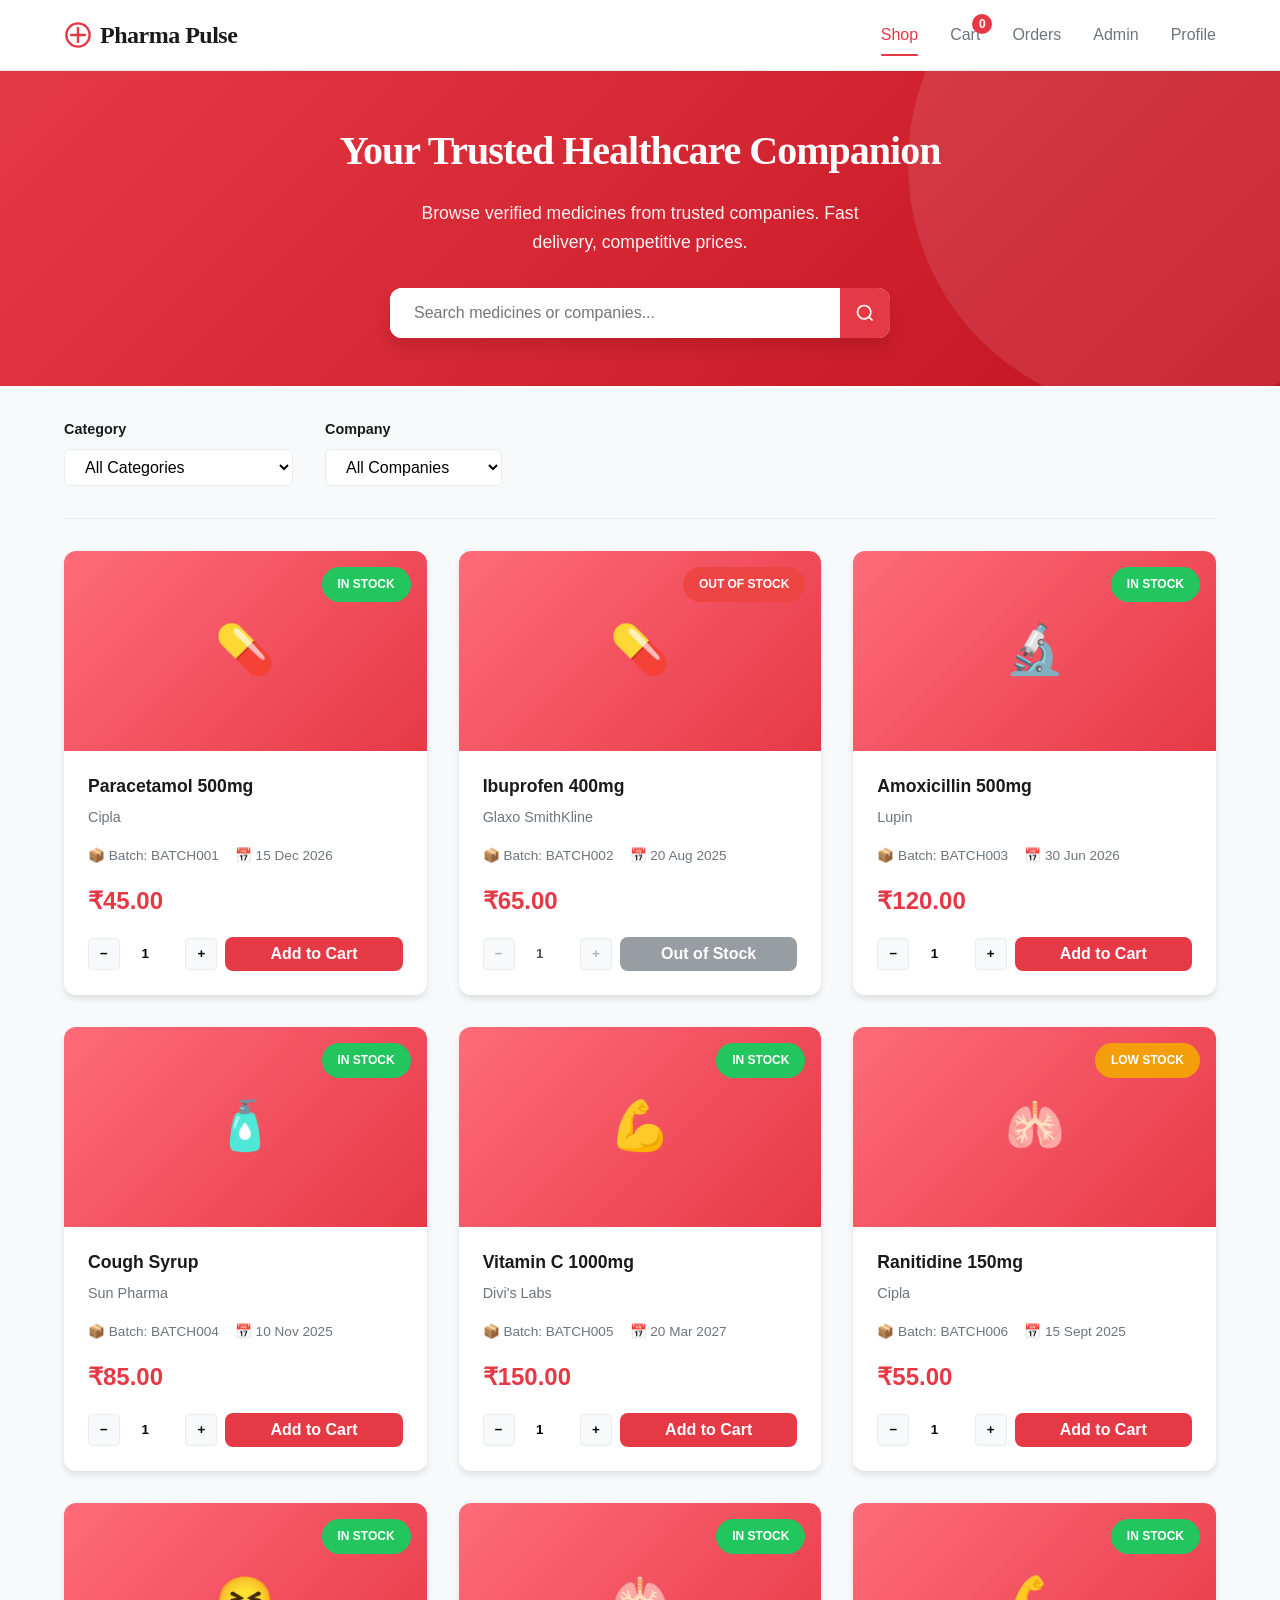
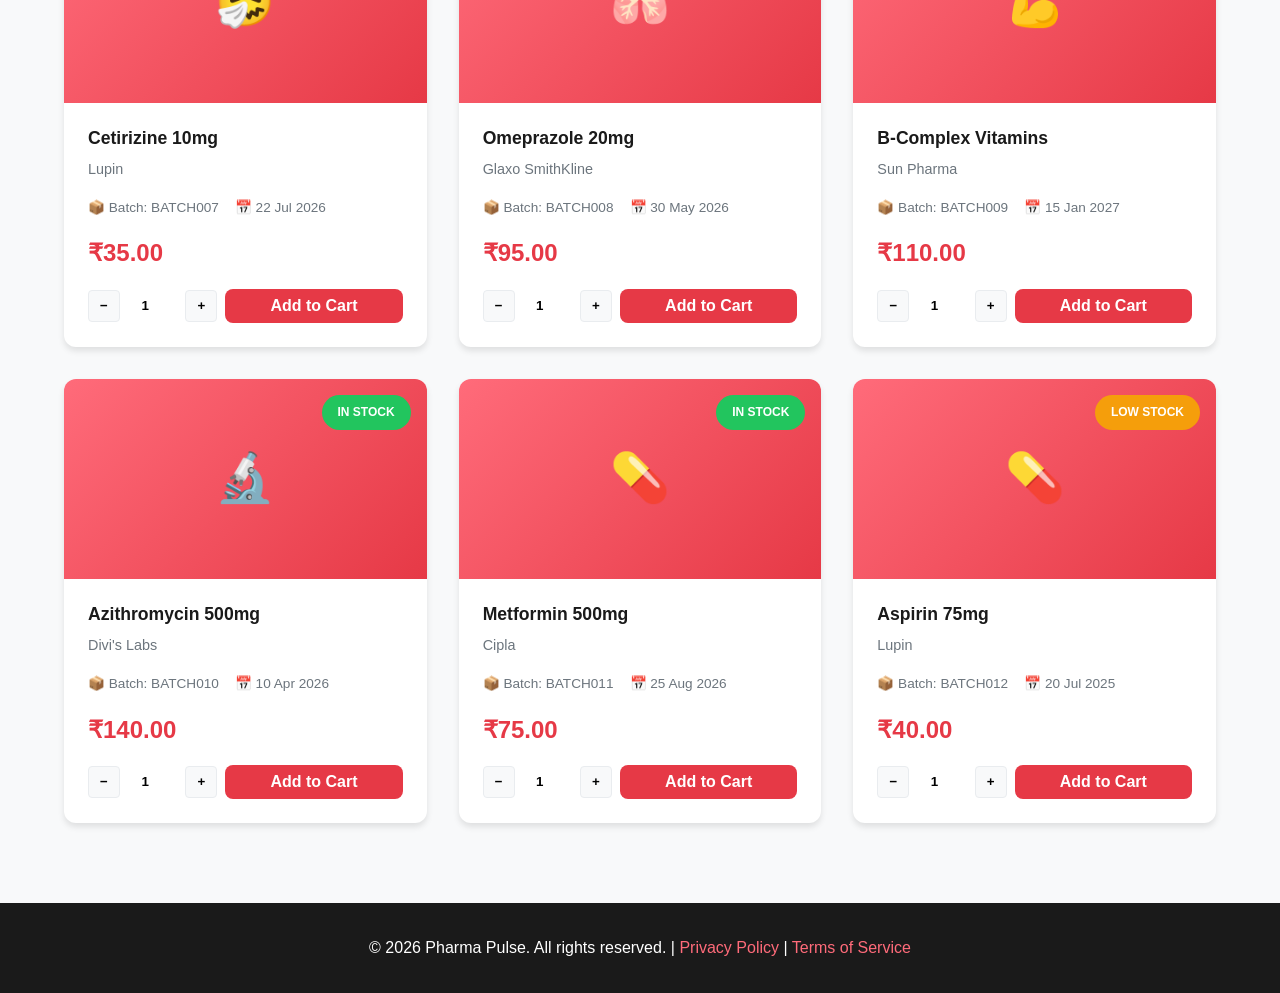
==== frontend/index.html @ 535e90a5 "Deleted and renamed folders" ====
<!DOCTYPE html>
<html lang="en">
<head>
    <meta charset="UTF-8">
    <meta name="viewport" content="width=device-width, initial-scale=1.0">
    <title>Pharma Pulse - Buy Medicines Online</title>
    <link rel="stylesheet" href="styles.css">
</head>
<body>
    <nav class="navbar">
        <div class="container">
            <div class="navbar-brand">
                <svg class="logo-icon" viewBox="0 0 24 24" width="28" height="28">
                    <circle cx="12" cy="12" r="10" fill="none" stroke="currentColor" stroke-width="2"/>
                    <path d="M12 6v12M6 12h12" stroke="currentColor" stroke-width="2" stroke-linecap="round"/>
                </svg>
                <span class="brand-name">Pharma Pulse</span>
            </div>
            <div class="nav-links">
                <a href="index.html" class="nav-link active">Shop</a>
                <a href="cart.html" class="nav-link">
                    Cart
                    <span class="cart-badge" id="cartBadge">0</span>
                </a>
                <a href="orders.html" class="nav-link">Orders</a>
                <a href="admin.html" class="nav-link">Admin</a>
                <a href="profile.html" class="nav-link">Profile</a>
            </div>
        </div>
    </nav>

    <div class="hero">
        <div class="container">
            <h1 class="hero-title">Your Trusted Healthcare Companion</h1>
            <p class="hero-subtitle">Browse verified medicines from trusted companies. Fast delivery, competitive prices.</p>
            <div class="search-box">
                <input type="text" id="searchInput" placeholder="Search medicines or companies..." class="search-input">
                <button class="search-btn">
                    <svg width="20" height="20" viewBox="0 0 24 24" fill="none" stroke="currentColor" stroke-width="2">
                        <circle cx="11" cy="11" r="8"></circle>
                        <path d="m21 21-4.35-4.35"></path>
                    </svg>
                </button>
            </div>
        </div>
    </div>

    <div class="container">
        <div class="filter-section">
            <div class="filter-group">
                <label for="categoryFilter">Category</label>
                <select id="categoryFilter" class="filter-select">
                    <option value="">All Categories</option>
                    <option value="antibiotics">Antibiotics</option>
                    <option value="pain-relief">Pain Relief</option>
                    <option value="vitamins">Vitamins & Supplements</option>
                    <option value="cough-cold">Cough & Cold</option>
                    <option value="digestive">Digestive Health</option>
                </select>
            </div>
            <div class="filter-group">
                <label for="companyFilter">Company</label>
                <select id="companyFilter" class="filter-select">
                    <option value="">All Companies</option>
                    <option value="cipla">Cipla</option>
                    <option value="glaxo">Glaxo SmithKline</option>
                    <option value="lupin">Lupin</option>
                    <option value="sun">Sun Pharma</option>
                    <option value="divi">Divi's Labs</option>
                </select>
            </div>
        </div>

        <div class="medicines-grid" id="medicinesGrid">
            <!-- Will be populated by JavaScript -->
        </div>
    </div>

    <footer class="footer">
        <div class="container">
            <p>&copy; 2026 Pharma Pulse. All rights reserved. | <a href="#">Privacy Policy</a> | <a href="#">Terms of Service</a></p>
        </div>
    </footer>

    <script src="app.js"></script>
</body>
</html>
---- frontend/styles.css ----
/* ==============================
   PHARMA PULSE - MAIN STYLES
   ============================== */

* {
    margin: 0;
    padding: 0;
    box-sizing: border-box;
}

:root {
    /* Primary Colors */
    --primary-color: #E63946;
    --primary-dark: #C1121F;
    --primary-light: #FF6B7A;

    /* Neutral Colors */
    --bg-light: #F8F9FA;
    --bg-white: #FFFFFF;
    --text-dark: #1A1A1A;
    --text-gray: #6C757D;
    --border-color: #E9ECEF;

    /* Status Colors */
    --success: #22C55E;
    --warning: #F59E0B;
    --danger: #EF4444;
    --info: #3B82F6;
    --expired: #DC2626;

    /* Fonts */
    --font-family: -apple-system, BlinkMacSystemFont, 'Segoe UI', 'Roboto', 'Oxygen', 'Ubuntu', sans-serif;
    --font-display: 'Georgia', serif;

    /* Spacing */
    --spacing-xs: 0.25rem;
    --spacing-sm: 0.5rem;
    --spacing-md: 1rem;
    --spacing-lg: 1.5rem;
    --spacing-xl: 2rem;
    --spacing-2xl: 3rem;

    /* Shadows */
    --shadow-sm: 0 1px 2px rgba(0,0,0,0.05);
    --shadow-md: 0 4px 6px rgba(0,0,0,0.1);
    --shadow-lg: 0 10px 15px rgba(0,0,0,0.1);
    --shadow-xl: 0 20px 25px rgba(0,0,0,0.15);

    /* Transitions */
    --transition: all 0.3s cubic-bezier(0.4, 0, 0.2, 1);
}

body {
    font-family: var(--font-family);
    color: var(--text-dark);
    background-color: var(--bg-light);
    line-height: 1.6;
}

html {
    scroll-behavior: smooth;
}

/* Container */
.container {
    max-width: 1200px;
    margin: 0 auto;
    padding: 0 var(--spacing-lg);
}

/* ==============================
   NAVIGATION
   ============================== */

.navbar {
    background: var(--bg-white);
    border-bottom: 1px solid var(--border-color);
    position: sticky;
    top: 0;
    z-index: 100;
    box-shadow: var(--shadow-sm);
}

.navbar .container {
    display: flex;
    justify-content: space-between;
    align-items: center;
    padding: var(--spacing-md) var(--spacing-lg);
}

.navbar-brand {
    display: flex;
    align-items: center;
    gap: var(--spacing-sm);
    text-decoration: none;
    cursor: pointer;
}

.logo-icon {
    color: var(--primary-color);
    animation: pulse-rotation 3s ease-in-out infinite;
}

@keyframes pulse-rotation {
    0%, 100% { transform: rotate(0deg); }
    50% { transform: rotate(180deg); }
}

.brand-name {
    font-size: 1.5rem;
    font-weight: 700;
    color: var(--text-dark);
    font-family: var(--font-display);
    letter-spacing: -0.5px;
}

.nav-links {
    display: flex;
    gap: var(--spacing-xl);
    align-items: center;
}

.nav-link {
    position: relative;
    color: var(--text-gray);
    text-decoration: none;
    font-weight: 500;
    transition: color var(--transition);
}

.nav-link:hover,
.nav-link.active {
    color: var(--primary-color);
}

.nav-link.active::after {
    content: '';
    position: absolute;
    bottom: -8px;
    left: 0;
    right: 0;
    height: 2px;
    background: var(--primary-color);
    border-radius: 1px;
}

.cart-badge {
    position: absolute;
    top: -8px;
    right: -12px;
    background: var(--primary-color);
    color: white;
    border-radius: 50%;
    width: 20px;
    height: 20px;
    display: flex;
    align-items: center;
    justify-content: center;
    font-size: 0.75rem;
    font-weight: 700;
    animation: badge-pop 0.3s ease-out;
}

@keyframes badge-pop {
    0% { transform: scale(0); }
    70% { transform: scale(1.2); }
    100% { transform: scale(1); }
}

/* ==============================
   HERO SECTION
   ============================== */

.hero {
    background: linear-gradient(135deg, var(--primary-color) 0%, var(--primary-dark) 100%);
    color: white;
    padding: var(--spacing-2xl) var(--spacing-lg);
    text-align: center;
    position: relative;
    overflow: hidden;
}

.hero::before {
    content: '';
    position: absolute;
    top: -50%;
    right: -10%;
    width: 500px;
    height: 500px;
    background: rgba(255,255,255,0.1);
    border-radius: 50%;
    animation: float 8s ease-in-out infinite;
}

@keyframes float {
    0%, 100% { transform: translateY(0px); }
    50% { transform: translateY(-30px); }
}

.hero .container {
    position: relative;
    z-index: 1;
}

.hero-title {
    font-size: 2.5rem;
    font-weight: 700;
    margin-bottom: var(--spacing-md);
    font-family: var(--font-display);
    letter-spacing: -1px;
}

.hero-subtitle {
    font-size: 1.1rem;
    margin-bottom: var(--spacing-xl);
    opacity: 0.95;
    max-width: 500px;
    margin-left: auto;
    margin-right: auto;
}

.search-box {
    display: flex;
    background: white;
    border-radius: 12px;
    overflow: hidden;
    max-width: 500px;
    margin: var(--spacing-xl) auto 0;
    box-shadow: var(--shadow-lg);
    animation: slide-up 0.6s ease-out;
}

@keyframes slide-up {
    from {
        opacity: 0;
        transform: translateY(20px);
    }
    to {
        opacity: 1;
        transform: translateY(0);
    }
}

.search-input {
    flex: 1;
    border: none;
    padding: var(--spacing-md) var(--spacing-lg);
    font-size: 1rem;
    outline: none;
}

.search-btn {
    background: var(--primary-color);
    border: none;
    color: white;
    width: 50px;
    display: flex;
    align-items: center;
    justify-content: center;
    cursor: pointer;
    transition: background var(--transition);
}

.search-btn:hover {
    background: var(--primary-dark);
}

/* ==============================
   FILTER SECTION
   ============================== */

.filter-section {
    display: flex;
    gap: var(--spacing-xl);
    padding: var(--spacing-xl) 0;
    border-bottom: 1px solid var(--border-color);
    flex-wrap: wrap;
}

.filter-group {
    display: flex;
    flex-direction: column;
    gap: var(--spacing-sm);
}

.filter-group label {
    font-weight: 600;
    font-size: 0.9rem;
    color: var(--text-dark);
}

.filter-select {
    padding: var(--spacing-sm) var(--spacing-md);
    border: 1px solid var(--border-color);
    border-radius: 6px;
    font-size: 1rem;
    cursor: pointer;
    transition: border-color var(--transition);
    background: white;
}

.filter-select:hover,
.filter-select:focus {
    border-color: var(--primary-color);
    outline: none;
}

/* ==============================
   MEDICINES GRID
   ============================== */

.medicines-grid {
    display: grid;
    grid-template-columns: repeat(auto-fill, minmax(280px, 1fr));
    gap: var(--spacing-xl);
    padding: var(--spacing-xl) 0;
}

.medicine-card {
    background: var(--bg-white);
    border-radius: 12px;
    overflow: hidden;
    box-shadow: var(--shadow-md);
    transition: transform var(--transition), box-shadow var(--transition);
    cursor: pointer;
    display: flex;
    flex-direction: column;
}

.medicine-card:hover {
    transform: translateY(-8px);
    box-shadow: var(--shadow-lg);
}

.medicine-image {
    width: 100%;
    height: 200px;
    background: linear-gradient(135deg, var(--primary-light) 0%, var(--primary-color) 100%);
    display: flex;
    align-items: center;
    justify-content: center;
    font-size: 3rem;
    position: relative;
}

.stock-badge {
    position: absolute;
    top: var(--spacing-md);
    right: var(--spacing-md);
    padding: var(--spacing-sm) var(--spacing-md);
    border-radius: 20px;
    font-size: 0.75rem;
    font-weight: 700;
    text-transform: uppercase;
}

.stock-badge.in-stock {
    background: var(--success);
    color: white;
}

.stock-badge.low-stock {
    background: var(--warning);
    color: white;
}

.stock-badge.out-of-stock {
    background: var(--danger);
    color: white;
}

.medicine-content {
    padding: var(--spacing-lg);
    flex: 1;
    display: flex;
    flex-direction: column;
}

.medicine-name {
    font-size: 1.1rem;
    font-weight: 700;
    margin-bottom: var(--spacing-sm);
    color: var(--text-dark);
    line-height: 1.3;
}

.medicine-company {
    font-size: 0.9rem;
    color: var(--text-gray);
    margin-bottom: var(--spacing-md);
}

.medicine-details {
    font-size: 0.85rem;
    color: var(--text-gray);
    margin-bottom: var(--spacing-md);
    display: flex;
    gap: var(--spacing-md);
    flex-wrap: wrap;
}

.medicine-detail {
    display: flex;
    align-items: center;
    gap: var(--spacing-xs);
}

.medicine-price {
    font-size: 1.5rem;
    font-weight: 700;
    color: var(--primary-color);
    margin-bottom: var(--spacing-md);
}

.medicine-actions {
    display: flex;
    gap: var(--spacing-sm);
    margin-top: auto;
}

.btn-quantity {
    display: flex;
    align-items: center;
    gap: var(--spacing-sm);
    flex: 1;
}

.btn-qty-btn {
    width: 32px;
    height: 32px;
    border: 1px solid var(--border-color);
    background: var(--bg-light);
    border-radius: 4px;
    cursor: pointer;
    transition: all var(--transition);
    font-weight: 600;
}

.btn-qty-btn:hover {
    background: var(--primary-color);
    color: white;
    border-color: var(--primary-color);
}

.btn-qty-input {
    flex: 1;
    text-align: center;
    border: none;
    background: transparent;
    font-weight: 600;
}

/* ==============================
   BUTTONS
   ============================== */

.btn {
    padding: var(--spacing-sm) var(--spacing-lg);
    border: none;
    border-radius: 8px;
    font-weight: 600;
    cursor: pointer;
    transition: all var(--transition);
    font-size: 1rem;
    display: inline-flex;
    align-items: center;
    justify-content: center;
    gap: var(--spacing-sm);
    text-decoration: none;
}

.btn-primary {
    background: var(--primary-color);
    color: white;
}

.btn-primary:hover {
    background: var(--primary-dark);
    transform: translateY(-2px);
    box-shadow: var(--shadow-md);
}

.btn-secondary {
    background: var(--bg-light);
    color: var(--text-dark);
    border: 1px solid var(--border-color);
}

.btn-secondary:hover {
    background: white;
    border-color: var(--primary-color);
    color: var(--primary-color);
}

.btn-danger {
    background: var(--danger);
    color: white;
}

.btn-danger:hover {
    background: #DC2626;
    opacity: 0.9;
}

.btn-full {
    width: 100%;
}

.btn-add-cart {
    flex: 1;
    background: var(--primary-color);
    color: white;
}

.btn-add-cart:hover:not(:disabled) {
    background: var(--primary-dark);
}

.btn-add-cart:disabled {
    background: var(--text-gray);
    cursor: not-allowed;
    opacity: 0.7;
}

/* ==============================
   CART PAGE
   ============================== */

.cart-wrapper {
    display: grid;
    grid-template-columns: 1fr 350px;
    gap: var(--spacing-xl);
    padding: var(--spacing-xl) 0;
}

.cart-items-section {
    background: white;
    border-radius: 12px;
    overflow: hidden;
}

.cart-items {
    padding: var(--spacing-lg);
}

.cart-item {
    display: grid;
    grid-template-columns: 100px 1fr auto;
    gap: var(--spacing-lg);
    padding: var(--spacing-lg);
    border: 1px solid var(--border-color);
    border-radius: 8px;
    margin-bottom: var(--spacing-lg);
    align-items: center;
}

.cart-item-image {
    width: 100px;
    height: 100px;
    background: linear-gradient(135deg, var(--primary-light), var(--primary-color));
    border-radius: 8px;
    display: flex;
    align-items: center;
    justify-content: center;
    font-size: 2rem;
}

.cart-item-details h3 {
    margin-bottom: var(--spacing-sm);
}

.cart-item-details p {
    font-size: 0.9rem;
    color: var(--text-gray);
}

.cart-item-remove {
    color: var(--danger);
    cursor: pointer;
    font-size: 1.5rem;
    width: 40px;
    height: 40px;
    display: flex;
    align-items: center;
    justify-content: center;
    transition: all var(--transition);
}

.cart-item-remove:hover {
    background: #FEE2E2;
    border-radius: 8px;
}

.empty-cart {
    text-align: center;
    padding: var(--spacing-2xl) var(--spacing-lg);
    color: var(--text-gray);
}

.empty-cart svg {
    opacity: 0.3;
    margin-bottom: var(--spacing-lg);
}

.empty-cart h3 {
    margin-bottom: var(--spacing-sm);
    color: var(--text-dark);
}

.cart-summary {
    position: sticky;
    top: 100px;
    height: fit-content;
}

.summary-card {
    background: white;
    border-radius: 12px;
    padding: var(--spacing-lg);
    box-shadow: var(--shadow-md);
}

.summary-card h3 {
    margin-bottom: var(--spacing-lg);
    font-size: 1.2rem;
}

.summary-row {
    display: flex;
    justify-content: space-between;
    margin-bottom: var(--spacing-md);
    font-size: 0.95rem;
}

.summary-row.total {
    font-size: 1.1rem;
    font-weight: 700;
    color: var(--primary-color);
}

.summary-divider {
    height: 1px;
    background: var(--border-color);
    margin: var(--spacing-lg) 0;
}

/* ==============================
   PAGE HEADERS
   ============================== */

.page-header {
    padding: var(--spacing-2xl) 0;
    text-align: center;
}

.page-header h1 {
    font-size: 2rem;
    margin-bottom: var(--spacing-md);
    font-family: var(--font-display);
}

.page-header .subtitle {
    font-size: 1.1rem;
    color: var(--text-gray);
}

/* ==============================
   ORDERS PAGE
   ============================== */

.orders-container {
    display: grid;
    gap: var(--spacing-xl);
    padding: var(--spacing-xl) 0;
}

.order-card {
    background: white;
    border-radius: 12px;
    padding: var(--spacing-lg);
    box-shadow: var(--shadow-md);
    border-left: 4px solid var(--primary-color);
}

.order-header {
    display: flex;
    justify-content: space-between;
    align-items: center;
    margin-bottom: var(--spacing-lg);
    padding-bottom: var(--spacing-lg);
    border-bottom: 1px solid var(--border-color);
}

.order-id {
    font-weight: 700;
    color: var(--text-dark);
}

.order-status {
    padding: var(--spacing-sm) var(--spacing-md);
    border-radius: 20px;
    font-size: 0.85rem;
    font-weight: 600;
    text-transform: uppercase;
}

.order-status.delivered {
    background: #DCFCE7;
    color: #166534;
}

.order-status.processing {
    background: #FEF3C7;
    color: #92400E;
}

.order-status.shipped {
    background: #DBEAFE;
    color: #0C4A6E;
}

.order-items {
    margin-bottom: var(--spacing-lg);
}

.order-item {
    display: flex;
    gap: var(--spacing-md);
    margin-bottom: var(--spacing-md);
    font-size: 0.95rem;
}

.order-item-name {
    flex: 1;
    font-weight: 500;
}

.order-item-qty {
    color: var(--text-gray);
}

.order-item-price {
    font-weight: 600;
}

.order-timeline {
    margin-top: var(--spacing-lg);
    padding-top: var(--spacing-lg);
    border-top: 1px solid var(--border-color);
}

.timeline-step {
    display: flex;
    gap: var(--spacing-md);
    margin-bottom: var(--spacing-md);
}

.timeline-dot {
    width: 12px;
    height: 12px;
    background: var(--border-color);
    border-radius: 50%;
    margin-top: 4px;
    flex-shrink: 0;
}

.timeline-dot.active {
    background: var(--primary-color);
    box-shadow: 0 0 0 4px rgba(230, 57, 70, 0.1);
}

.timeline-content {
    flex: 1;
}

.timeline-label {
    font-weight: 600;
    font-size: 0.9rem;
    margin-bottom: var(--spacing-xs);
}

.timeline-date {
    font-size: 0.85rem;
    color: var(--text-gray);
}

/* ==============================
   ADMIN DASHBOARD
   ============================== */

.admin-wrapper {
    display: grid;
    grid-template-columns: 250px 1fr;
    min-height: calc(100vh - 70px);
}

.admin-sidebar {
    background: white;
    border-right: 1px solid var(--border-color);
    padding: var(--spacing-xl) 0;
    position: sticky;
    top: 70px;
    height: calc(100vh - 70px);
    overflow-y: auto;
}

.sidebar-section {
    padding: 0 var(--spacing-lg);
    margin-bottom: var(--spacing-xl);
}

.sidebar-section h4 {
    font-size: 0.85rem;
    text-transform: uppercase;
    color: var(--text-gray);
    margin-bottom: var(--spacing-md);
    font-weight: 700;
    letter-spacing: 1px;
}

.sidebar-link {
    display: block;
    padding: var(--spacing-md) var(--spacing-lg);
    color: var(--text-gray);
    text-decoration: none;
    border-radius: 6px;
    transition: all var(--transition);
    margin-bottom: var(--spacing-sm);
}

.sidebar-link:hover,
.sidebar-link.active {
    background: var(--bg-light);
    color: var(--primary-color);
    font-weight: 600;
}

.admin-content {
    padding: var(--spacing-2xl) 0;
}

.admin-section {
    display: none;
}

.admin-section.active {
    display: block;
}

.stats-grid {
    display: grid;
    grid-template-columns: repeat(auto-fit, minmax(200px, 1fr));
    gap: var(--spacing-lg);
    margin-bottom: var(--spacing-2xl);
}

.stat-card {
    background: white;
    padding: var(--spacing-lg);
    border-radius: 12px;
    box-shadow: var(--shadow-md);
    display: flex;
    gap: var(--spacing-lg);
    align-items: center;
}

.stat-icon {
    font-size: 2rem;
    width: 60px;
    height: 60px;
    background: var(--bg-light);
    border-radius: 10px;
    display: flex;
    align-items: center;
    justify-content: center;
}

.stat-content h4 {
    font-size: 0.9rem;
    color: var(--text-gray);
    margin-bottom: var(--spacing-sm);
}

.stat-number {
    font-size: 1.8rem;
    font-weight: 700;
    color: var(--primary-color);
}

.table-wrapper {
    background: white;
    border-radius: 12px;
    overflow: hidden;
    box-shadow: var(--shadow-md);
    overflow-x: auto;
}

.admin-table {
    width: 100%;
    border-collapse: collapse;
}

.admin-table thead {
    background: var(--bg-light);
    border-bottom: 2px solid var(--border-color);
}

.admin-table th {
    padding: var(--spacing-lg);
    text-align: left;
    font-weight: 700;
    font-size: 0.9rem;
    text-transform: uppercase;
    color: var(--text-dark);
    letter-spacing: 0.5px;
}

.admin-table td {
    padding: var(--spacing-lg);
    border-bottom: 1px solid var(--border-color);
}

.admin-table tbody tr:hover {
    background: var(--bg-light);
}

.status-badge {
    display: inline-block;
    padding: var(--spacing-sm) var(--spacing-md);
    border-radius: 20px;
    font-size: 0.75rem;
    font-weight: 700;
    text-transform: uppercase;
}

.status-expired {
    background: #FEE2E2;
    color: var(--expired);
}

.status-expiring {
    background: #FEF3C7;
    color: #92400E;
}

.status-ok {
    background: #DCFCE7;
    color: #166534;
}

.status-out-of-stock {
    background: #FEE2E2;
    color: var(--danger);
}

.expiry-timeline {
    display: grid;
    gap: var(--spacing-lg);
    padding: var(--spacing-xl) 0;
}

.expiry-card {
    background: white;
    padding: var(--spacing-lg);
    border-radius: 12px;
    box-shadow: var(--shadow-md);
    border-left: 4px solid;
}

.expiry-card.critical {
    border-left-color: var(--danger);
}

.expiry-card.warning {
    border-left-color: var(--warning);
}

.expiry-card.normal {
    border-left-color: var(--success);
}

.expiry-header {
    display: flex;
    justify-content: space-between;
    align-items: center;
    margin-bottom: var(--spacing-md);
}

.expiry-date {
    font-weight: 700;
    font-size: 1.1rem;
}

.days-left {
    font-size: 0.85rem;
    padding: var(--spacing-sm) var(--spacing-md);
    border-radius: 20px;
    background: var(--bg-light);
    color: var(--text-gray);
}

/* ==============================
   FORMS
   ============================== */

.form-group {
    margin-bottom: var(--spacing-lg);
}

.form-group label {
    display: block;
    margin-bottom: var(--spacing-sm);
    font-weight: 600;
    color: var(--text-dark);
}

.form-group input,
.form-group select,
.form-group textarea {
    width: 100%;
    padding: var(--spacing-md);
    border: 1px solid var(--border-color);
    border-radius: 6px;
    font-family: var(--font-family);
    font-size: 1rem;
    transition: border-color var(--transition);
}

.form-group input:focus,
.form-group select:focus,
.form-group textarea:focus {
    outline: none;
    border-color: var(--primary-color);
    box-shadow: 0 0 0 3px rgba(230, 57, 70, 0.1);
}

.form-actions {
    display: flex;
    gap: var(--spacing-lg);
    margin-top: var(--spacing-xl);
}

/* ==============================
   MODAL
   ============================== */

.modal {
    display: none;
    position: fixed;
    top: 0;
    left: 0;
    right: 0;
    bottom: 0;
    background: rgba(0, 0, 0, 0.5);
    z-index: 1000;
    align-items: center;
    justify-content: center;
    animation: fade-in 0.3s ease-out;
}

.modal.active {
    display: flex;
}

@keyframes fade-in {
    from { opacity: 0; }
    to { opacity: 1; }
}

.modal-content {
    background: white;
    border-radius: 12px;
    padding: var(--spacing-2xl);
    max-width: 500px;
    width: 90%;
    max-height: 90vh;
    overflow-y: auto;
    animation: slide-down 0.3s ease-out;
    position: relative;
}

@keyframes slide-down {
    from {
        opacity: 0;
        transform: translateY(-50px);
    }
    to {
        opacity: 1;
        transform: translateY(0);
    }
}

.close-modal {
    position: absolute;
    top: var(--spacing-lg);
    right: var(--spacing-lg);
    font-size: 1.5rem;
    cursor: pointer;
    color: var(--text-gray);
    transition: color var(--transition);
}

.close-modal:hover {
    color: var(--text-dark);
}

.modal-content h2 {
    margin-bottom: var(--spacing-xl);
}

/* ==============================
   PROFILE PAGE
   ============================== */

.profile-wrapper {
    display: grid;
    grid-template-columns: 250px 1fr;
    gap: var(--spacing-xl);
    padding: var(--spacing-xl) 0;
}

.profile-sidebar {
    background: white;
    border-radius: 12px;
    padding: var(--spacing-xl);
    box-shadow: var(--shadow-md);
    height: fit-content;
    position: sticky;
    top: 100px;
}

.profile-info {
    text-align: center;
    margin-bottom: var(--spacing-xl);
    padding-bottom: var(--spacing-xl);
    border-bottom: 1px solid var(--border-color);
}

.profile-avatar {
    font-size: 3rem;
    margin-bottom: var(--spacing-md);
}

.profile-info h3 {
    margin-bottom: var(--spacing-sm);
}

.profile-info p {
    color: var(--text-gray);
    font-size: 0.9rem;
}

.profile-nav {
    display: flex;
    flex-direction: column;
    gap: var(--spacing-sm);
}

.profile-nav-link {
    padding: var(--spacing-md);
    color: var(--text-gray);
    text-decoration: none;
    border-radius: 6px;
    transition: all var(--transition);
}

.profile-nav-link:hover,
.profile-nav-link.active {
    background: var(--bg-light);
    color: var(--primary-color);
    font-weight: 600;
}

.profile-content {
    background: white;
    border-radius: 12px;
    padding: var(--spacing-xl);
    box-shadow: var(--shadow-md);
}

.profile-section {
    display: none;
}

.profile-section.active {
    display: block;
}

.section-header {
    display: flex;
    justify-content: space-between;
    align-items: center;
    margin-bottom: var(--spacing-xl);
    padding-bottom: var(--spacing-lg);
    border-bottom: 1px solid var(--border-color);
}

.section-header h2 {
    font-size: 1.5rem;
}

.info-display {
    display: grid;
    gap: var(--spacing-lg);
}

.info-row {
    display: grid;
    grid-template-columns: 150px 1fr;
    gap: var(--spacing-lg);
}

.info-label {
    font-weight: 600;
    color: var(--text-dark);
}

.info-value {
    color: var(--text-gray);
}

.info-form {
    display: grid;
    gap: var(--spacing-lg);
}

.preferences-group {
    display: grid;
    gap: var(--spacing-xl);
}

.preference-item {
    display: flex;
    justify-content: space-between;
    align-items: center;
    padding: var(--spacing-lg);
    background: var(--bg-light);
    border-radius: 8px;
}

.preference-info h4 {
    margin-bottom: var(--spacing-sm);
}

.preference-info p {
    font-size: 0.9rem;
    color: var(--text-gray);
}

.toggle-switch {
    position: relative;
    display: inline-block;
    width: 50px;
    height: 28px;
    cursor: pointer;
}

.toggle-switch input {
    display: none;
}

.toggle-slider {
    position: absolute;
    cursor: pointer;
    top: 0;
    left: 0;
    right: 0;
    bottom: 0;
    background-color: #ccc;
    transition: 0.4s;
    border-radius: 28px;
}

.toggle-slider:before {
    position: absolute;
    content: "";
    height: 20px;
    width: 20px;
    left: 4px;
    bottom: 4px;
    background-color: white;
    transition: 0.4s;
    border-radius: 50%;
}

input:checked + .toggle-slider {
    background-color: var(--primary-color);
}

input:checked + .toggle-slider:before {
    transform: translateX(22px);
}

.security-content {
    display: grid;
    gap: var(--spacing-xl);
}

.security-item {
    display: flex;
    justify-content: space-between;
    align-items: center;
    padding: var(--spacing-lg);
    border: 1px solid var(--border-color);
    border-radius: 8px;
}

.security-item.danger {
    border-color: var(--danger);
    background: #FEF2F2;
}

/* ==============================
   FOOTER
   ============================== */

.footer {
    background: var(--text-dark);
    color: white;
    text-align: center;
    padding: var(--spacing-xl) var(--spacing-lg);
    margin-top: var(--spacing-2xl);
}

.footer a {
    color: var(--primary-light);
    text-decoration: none;
}

.footer a:hover {
    text-decoration: underline;
}

/* ==============================
   RESPONSIVE DESIGN
   ============================== */

@media (max-width: 768px) {
    .navbar .container {
        flex-direction: column;
        gap: var(--spacing-lg);
    }

    .nav-links {
        flex-wrap: wrap;
        justify-content: center;
    }

    .hero-title {
        font-size: 1.8rem;
    }

    .medicines-grid {
        grid-template-columns: repeat(auto-fill, minmax(200px, 1fr));
        gap: var(--spacing-lg);
    }

    .cart-wrapper {
        grid-template-columns: 1fr;
    }

    .cart-summary {
        position: static;
    }

    .cart-item {
        grid-template-columns: 80px 1fr;
        gap: var(--spacing-md);
    }

    .admin-wrapper {
        grid-template-columns: 1fr;
    }

    .admin-sidebar {
        position: sticky;
        top: 70px;
        border-right: none;
        border-bottom: 1px solid var(--border-color);
        padding: var(--spacing-lg) 0;
        height: auto;
        overflow-y: visible;
        display: grid;
        grid-template-columns: repeat(auto-fit, minmax(150px, 1fr));
    }

    .profile-wrapper {
        grid-template-columns: 1fr;
    }

    .profile-sidebar {
        position: static;
        grid-template-columns: repeat(auto-fit, minmax(150px, 1fr));
    }

    .stats-grid {
        grid-template-columns: repeat(2, 1fr);
    }

    .section-header,
    .info-row {
        flex-direction: column;
    }

    .security-item {
        flex-direction: column;
        gap: var(--spacing-lg);
        text-align: center;
    }
}

@media (max-width: 480px) {
    .medicines-grid {
        grid-template-columns: 1fr;
    }

    .medicine-card {
        margin-bottom: var(--spacing-lg);
    }

    .hero-title {
        font-size: 1.5rem;
    }

    .search-box {
        max-width: 100%;
    }

    .stats-grid {
        grid-template-columns: 1fr;
    }

    .admin-sidebar {
        grid-template-columns: 1fr;
    }

    .order-header {
        flex-direction: column;
        gap: var(--spacing-lg);
    }

    .medicine-actions {
        flex-direction: column;
    }

    .btn-add-cart {
        width: 100%;
    }
}
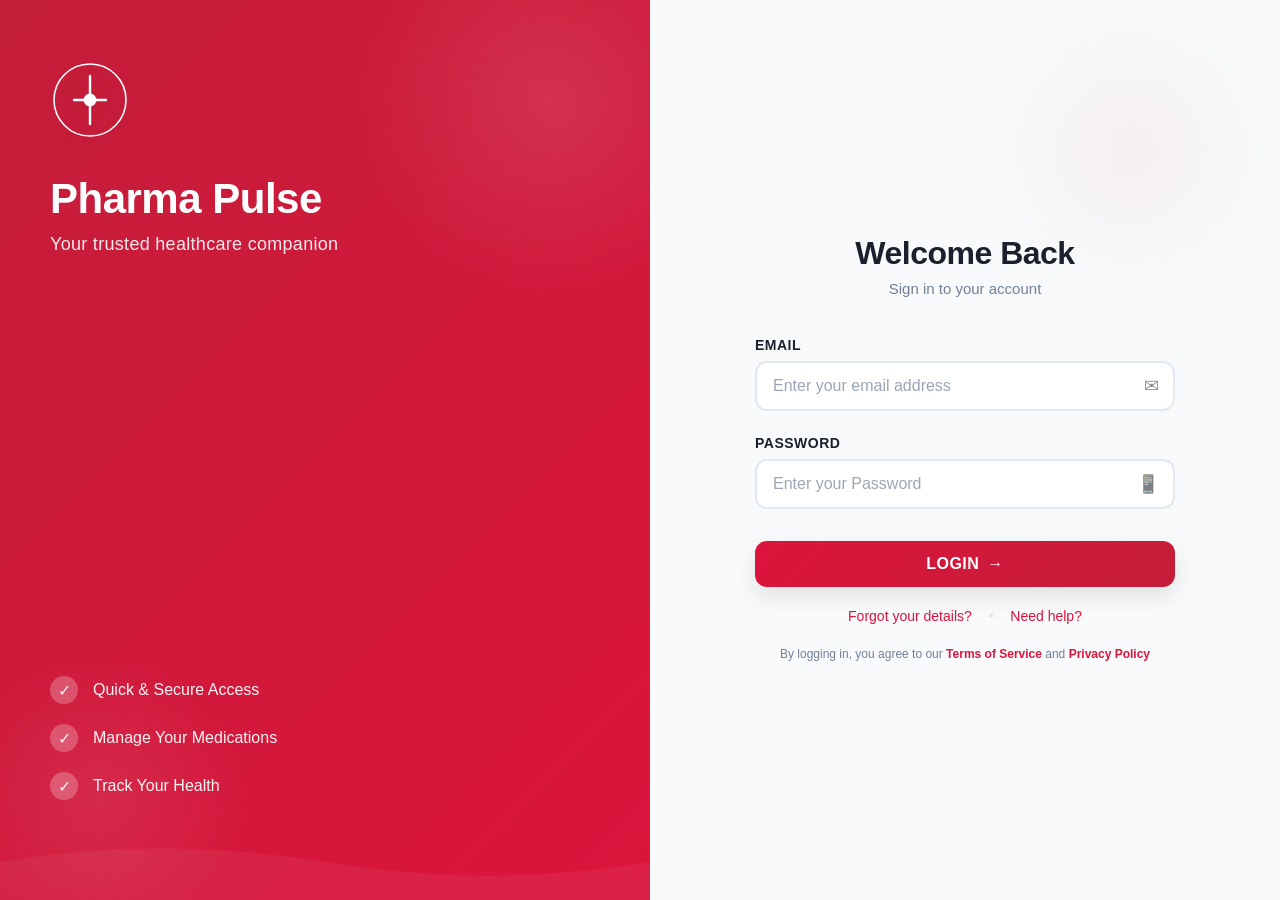
==== commit 1530ac2b: "Added Partial Login functionality to the frontend" ====
--- a/frontend/index.html
+++ b/frontend/index.html
@@ -4,7 +4,7 @@
     <meta charset="UTF-8">
     <meta name="viewport" content="width=device-width, initial-scale=1.0">
     <title>Pharma Pulse - Buy Medicines Online</title>
-    <link rel="stylesheet" href="styles.css">
+    <link rel="stylesheet" href="./css/style.css">
 </head>
 <body>
     <nav class="navbar">
@@ -82,6 +82,8 @@
         </div>
     </footer>
 
+    <script src="jwt_utils.js"></script>
+    <script src="api-service.js"></script>
     <script src="app.js"></script>
 </body>
 </html>
--- a/frontend/css/style.css
+++ b/frontend/css/style.css
@@ -0,0 +1,1502 @@
+/* ==============================
+   PHARMA PULSE - MAIN STYLES
+   ============================== */
+
+* {
+    margin: 0;
+    padding: 0;
+    box-sizing: border-box;
+}
+
+:root {
+    /* Primary Colors */
+    --primary-color: #E63946;
+    --primary-dark: #C1121F;
+    --primary-light: #FF6B7A;
+
+    /* Neutral Colors */
+    --bg-light: #F8F9FA;
+    --bg-white: #FFFFFF;
+    --text-dark: #1A1A1A;
+    --text-gray: #6C757D;
+    --border-color: #E9ECEF;
+
+    /* Status Colors */
+    --success: #22C55E;
+    --warning: #F59E0B;
+    --danger: #EF4444;
+    --info: #3B82F6;
+    --expired: #DC2626;
+
+    /* Fonts */
+    --font-family: -apple-system, BlinkMacSystemFont, 'Segoe UI', 'Roboto', 'Oxygen', 'Ubuntu', sans-serif;
+    --font-display: 'Georgia', serif;
+
+    /* Spacing */
+    --spacing-xs: 0.25rem;
+    --spacing-sm: 0.5rem;
+    --spacing-md: 1rem;
+    --spacing-lg: 1.5rem;
+    --spacing-xl: 2rem;
+    --spacing-2xl: 3rem;
+
+    /* Shadows */
+    --shadow-sm: 0 1px 2px rgba(0,0,0,0.05);
+    --shadow-md: 0 4px 6px rgba(0,0,0,0.1);
+    --shadow-lg: 0 10px 15px rgba(0,0,0,0.1);
+    --shadow-xl: 0 20px 25px rgba(0,0,0,0.15);
+
+    /* Transitions */
+    --transition: all 0.3s cubic-bezier(0.4, 0, 0.2, 1);
+}
+
+body {
+    font-family: var(--font-family);
+    color: var(--text-dark);
+    background-color: var(--bg-light);
+    line-height: 1.6;
+}
+
+html {
+    scroll-behavior: smooth;
+}
+
+/* Container */
+.container {
+    max-width: 1200px;
+    margin: 0 auto;
+    padding: 0 var(--spacing-lg);
+}
+
+/* ==============================
+   NAVIGATION
+   ============================== */
+
+.navbar {
+    background: var(--bg-white);
+    border-bottom: 1px solid var(--border-color);
+    position: sticky;
+    top: 0;
+    z-index: 100;
+    box-shadow: var(--shadow-sm);
+}
+
+.navbar .container {
+    display: flex;
+    justify-content: space-between;
+    align-items: center;
+    padding: var(--spacing-md) var(--spacing-lg);
+}
+
+.navbar-brand {
+    display: flex;
+    align-items: center;
+    gap: var(--spacing-sm);
+    text-decoration: none;
+    cursor: pointer;
+}
+
+.logo-icon {
+    color: var(--primary-color);
+    animation: pulse-rotation 3s ease-in-out infinite;
+}
+
+@keyframes pulse-rotation {
+    0%, 100% { transform: rotate(0deg); }
+    50% { transform: rotate(180deg); }
+}
+
+.brand-name {
+    font-size: 1.5rem;
+    font-weight: 700;
+    color: var(--text-dark);
+    font-family: var(--font-display);
+    letter-spacing: -0.5px;
+}
+
+.nav-links {
+    display: flex;
+    gap: var(--spacing-xl);
+    align-items: center;
+}
+
+.nav-link {
+    position: relative;
+    color: var(--text-gray);
+    text-decoration: none;
+    font-weight: 500;
+    transition: color var(--transition);
+}
+
+.nav-link:hover,
+.nav-link.active {
+    color: var(--primary-color);
+}
+
+.nav-link.active::after {
+    content: '';
+    position: absolute;
+    bottom: -8px;
+    left: 0;
+    right: 0;
+    height: 2px;
+    background: var(--primary-color);
+    border-radius: 1px;
+}
+
+.cart-badge {
+    position: absolute;
+    top: -8px;
+    right: -12px;
+    background: var(--primary-color);
+    color: white;
+    border-radius: 50%;
+    width: 20px;
+    height: 20px;
+    display: flex;
+    align-items: center;
+    justify-content: center;
+    font-size: 0.75rem;
+    font-weight: 700;
+    animation: badge-pop 0.3s ease-out;
+}
+
+@keyframes badge-pop {
+    0% { transform: scale(0); }
+    70% { transform: scale(1.2); }
+    100% { transform: scale(1); }
+}
+
+/* ==============================
+   USER INFO SECTION
+   ============================== */
+
+.user-info-section {
+    display: flex;
+    align-items: center;
+    gap: 12px;
+    margin-left: 20px;
+    padding-left: 20px;
+    border-left: 1px solid var(--border-color);
+}
+
+.user-label {
+    color: var(--text-dark);
+    font-weight: 600;
+    font-size: 0.9rem;
+    white-space: nowrap;
+}
+
+.logout-btn {
+    display: inline-flex !important;
+    align-items: center !important;
+    justify-content: center !important;
+    gap: 6px !important;
+    padding: 8px 16px !important;
+    background: #EF4444 !important;
+    color: white !important;
+    border: 2px solid #EF4444 !important;
+    border-radius: 6px !important;
+    font-family: inherit !important;
+    font-weight: 600 !important;
+    font-size: 0.9rem !important;
+    cursor: pointer !important;
+    transition: all 0.2s ease !important;
+    box-shadow: 0 2px 4px rgba(239, 68, 68, 0.2) !important;
+    outline: none !important;
+}
+
+.logout-btn:hover {
+    background: #DC2626 !important;
+    border-color: #DC2626 !important;
+    box-shadow: 0 4px 8px rgba(239, 68, 68, 0.3) !important;
+}
+
+.logout-btn:active {
+    transform: scale(0.98) !important;
+}
+
+.logout-btn:focus {
+    outline: none !important;
+}
+
+/* ==============================
+   HERO SECTION
+   ============================== */
+
+.hero {
+    background: linear-gradient(135deg, var(--primary-color) 0%, var(--primary-dark) 100%);
+    color: white;
+    padding: var(--spacing-2xl) var(--spacing-lg);
+    text-align: center;
+    position: relative;
+    overflow: hidden;
+}
+
+.hero::before {
+    content: '';
+    position: absolute;
+    top: -50%;
+    right: -10%;
+    width: 500px;
+    height: 500px;
+    background: rgba(255,255,255,0.1);
+    border-radius: 50%;
+    animation: float 8s ease-in-out infinite;
+}
+
+@keyframes float {
+    0%, 100% { transform: translateY(0px); }
+    50% { transform: translateY(-30px); }
+}
+
+.hero .container {
+    position: relative;
+    z-index: 1;
+}
+
+.hero-title {
+    font-size: 2.5rem;
+    font-weight: 700;
+    margin-bottom: var(--spacing-md);
+    font-family: var(--font-display);
+    letter-spacing: -1px;
+}
+
+.hero-subtitle {
+    font-size: 1.1rem;
+    margin-bottom: var(--spacing-xl);
+    opacity: 0.95;
+    max-width: 500px;
+    margin-left: auto;
+    margin-right: auto;
+}
+
+.search-box {
+    display: flex;
+    background: white;
+    border-radius: 12px;
+    overflow: hidden;
+    max-width: 500px;
+    margin: var(--spacing-xl) auto 0;
+    box-shadow: var(--shadow-lg);
+    animation: slide-up 0.6s ease-out;
+}
+
+@keyframes slide-up {
+    from {
+        opacity: 0;
+        transform: translateY(20px);
+    }
+    to {
+        opacity: 1;
+        transform: translateY(0);
+    }
+}
+
+.search-input {
+    flex: 1;
+    border: none;
+    padding: var(--spacing-md) var(--spacing-lg);
+    font-size: 1rem;
+    outline: none;
+}
+
+.search-btn {
+    background: var(--primary-color);
+    border: none;
+    color: white;
+    width: 50px;
+    display: flex;
+    align-items: center;
+    justify-content: center;
+    cursor: pointer;
+    transition: background var(--transition);
+}
+
+.search-btn:hover {
+    background: var(--primary-dark);
+}
+
+/* ==============================
+   FILTER SECTION
+   ============================== */
+
+.filter-section {
+    display: flex;
+    gap: var(--spacing-xl);
+    padding: var(--spacing-xl) 0;
+    border-bottom: 1px solid var(--border-color);
+    flex-wrap: wrap;
+}
+
+.filter-group {
+    display: flex;
+    flex-direction: column;
+    gap: var(--spacing-sm);
+}
+
+.filter-group label {
+    font-weight: 600;
+    font-size: 0.9rem;
+    color: var(--text-dark);
+}
+
+.filter-select {
+    padding: var(--spacing-sm) var(--spacing-md);
+    border: 1px solid var(--border-color);
+    border-radius: 6px;
+    font-size: 1rem;
+    cursor: pointer;
+    transition: border-color var(--transition);
+    background: white;
+}
+
+.filter-select:hover,
+.filter-select:focus {
+    border-color: var(--primary-color);
+    outline: none;
+}
+
+/* ==============================
+   MEDICINES GRID
+   ============================== */
+
+.medicines-grid {
+    display: grid;
+    grid-template-columns: repeat(auto-fill, minmax(280px, 1fr));
+    gap: var(--spacing-xl);
+    padding: var(--spacing-xl) 0;
+}
+
+.medicine-card {
+    background: var(--bg-white);
+    border-radius: 12px;
+    overflow: hidden;
+    box-shadow: var(--shadow-md);
+    transition: transform var(--transition), box-shadow var(--transition);
+    cursor: pointer;
+    display: flex;
+    flex-direction: column;
+}
+
+.medicine-card:hover {
+    transform: translateY(-8px);
+    box-shadow: var(--shadow-lg);
+}
+
+.medicine-image {
+    width: 100%;
+    height: 200px;
+    background: linear-gradient(135deg, var(--primary-light) 0%, var(--primary-color) 100%);
+    display: flex;
+    align-items: center;
+    justify-content: center;
+    font-size: 3rem;
+    position: relative;
+}
+
+.stock-badge {
+    position: absolute;
+    top: var(--spacing-md);
+    right: var(--spacing-md);
+    padding: var(--spacing-sm) var(--spacing-md);
+    border-radius: 20px;
+    font-size: 0.75rem;
+    font-weight: 700;
+    text-transform: uppercase;
+}
+
+.stock-badge.in-stock {
+    background: var(--success);
+    color: white;
+}
+
+.stock-badge.low-stock {
+    background: var(--warning);
+    color: white;
+}
+
+.stock-badge.out-of-stock {
+    background: var(--danger);
+    color: white;
+}
+
+.medicine-content {
+    padding: var(--spacing-lg);
+    flex: 1;
+    display: flex;
+    flex-direction: column;
+}
+
+.medicine-name {
+    font-size: 1.1rem;
+    font-weight: 700;
+    margin-bottom: var(--spacing-sm);
+    color: var(--text-dark);
+    line-height: 1.3;
+}
+
+.medicine-company {
+    font-size: 0.9rem;
+    color: var(--text-gray);
+    margin-bottom: var(--spacing-md);
+}
+
+.medicine-details {
+    font-size: 0.85rem;
+    color: var(--text-gray);
+    margin-bottom: var(--spacing-md);
+    display: flex;
+    gap: var(--spacing-md);
+    flex-wrap: wrap;
+}
+
+.medicine-detail {
+    display: flex;
+    align-items: center;
+    gap: var(--spacing-xs);
+}
+
+.medicine-price {
+    font-size: 1.5rem;
+    font-weight: 700;
+    color: var(--primary-color);
+    margin-bottom: var(--spacing-md);
+}
+
+.medicine-actions {
+    display: flex;
+    gap: var(--spacing-sm);
+    margin-top: auto;
+}
+
+.btn-quantity {
+    display: flex;
+    align-items: center;
+    gap: var(--spacing-sm);
+    flex: 1;
+}
+
+.btn-qty-btn {
+    width: 32px;
+    height: 32px;
+    border: 1px solid var(--border-color);
+    background: var(--bg-light);
+    border-radius: 4px;
+    cursor: pointer;
+    transition: all var(--transition);
+    font-weight: 600;
+}
+
+.btn-qty-btn:hover {
+    background: var(--primary-color);
+    color: white;
+    border-color: var(--primary-color);
+}
+
+.btn-qty-input {
+    flex: 1;
+    text-align: center;
+    border: none;
+    background: transparent;
+    font-weight: 600;
+}
+
+/* ==============================
+   BUTTONS
+   ============================== */
+
+.btn {
+    padding: var(--spacing-sm) var(--spacing-lg);
+    border: none;
+    border-radius: 8px;
+    font-weight: 600;
+    cursor: pointer;
+    transition: all var(--transition);
+    font-size: 1rem;
+    display: inline-flex;
+    align-items: center;
+    justify-content: center;
+    gap: var(--spacing-sm);
+    text-decoration: none;
+}
+
+.btn-primary {
+    background: var(--primary-color);
+    color: white;
+}
+
+.btn-primary:hover {
+    background: var(--primary-dark);
+    transform: translateY(-2px);
+    box-shadow: var(--shadow-md);
+}
+
+.btn-secondary {
+    background: var(--bg-light);
+    color: var(--text-dark);
+    border: 1px solid var(--border-color);
+}
+
+.btn-secondary:hover {
+    background: white;
+    border-color: var(--primary-color);
+    color: var(--primary-color);
+}
+
+.btn-danger {
+    background: var(--danger);
+    color: white;
+}
+
+.btn-danger:hover {
+    background: #DC2626;
+    opacity: 0.9;
+}
+
+.btn-full {
+    width: 100%;
+}
+
+.btn-add-cart {
+    flex: 1;
+    background: var(--primary-color);
+    color: white;
+}
+
+.btn-add-cart:hover:not(:disabled) {
+    background: var(--primary-dark);
+}
+
+.btn-add-cart:disabled {
+    background: var(--text-gray);
+    cursor: not-allowed;
+    opacity: 0.7;
+}
+
+/* ==============================
+   CART PAGE
+   ============================== */
+
+.cart-wrapper {
+    display: grid;
+    grid-template-columns: 1fr 350px;
+    gap: var(--spacing-xl);
+    padding: var(--spacing-xl) 0;
+}
+
+.cart-items-section {
+    background: white;
+    border-radius: 12px;
+    overflow: hidden;
+}
+
+.cart-items {
+    padding: var(--spacing-lg);
+}
+
+.cart-item {
+    display: grid;
+    grid-template-columns: 100px 1fr auto;
+    gap: var(--spacing-lg);
+    padding: var(--spacing-lg);
+    border: 1px solid var(--border-color);
+    border-radius: 8px;
+    margin-bottom: var(--spacing-lg);
+    align-items: center;
+}
+
+.cart-item-image {
+    width: 100px;
+    height: 100px;
+    background: linear-gradient(135deg, var(--primary-light), var(--primary-color));
+    border-radius: 8px;
+    display: flex;
+    align-items: center;
+    justify-content: center;
+    font-size: 2rem;
+}
+
+.cart-item-details h3 {
+    margin-bottom: var(--spacing-sm);
+}
+
+.cart-item-details p {
+    font-size: 0.9rem;
+    color: var(--text-gray);
+}
+
+.cart-item-remove {
+    color: var(--danger);
+    cursor: pointer;
+    font-size: 1.5rem;
+    width: 40px;
+    height: 40px;
+    display: flex;
+    align-items: center;
+    justify-content: center;
+    transition: all var(--transition);
+}
+
+.cart-item-remove:hover {
+    background: #FEE2E2;
+    border-radius: 8px;
+}
+
+.empty-cart {
+    text-align: center;
+    padding: var(--spacing-2xl) var(--spacing-lg);
+    color: var(--text-gray);
+}
+
+.empty-cart svg {
+    opacity: 0.3;
+    margin-bottom: var(--spacing-lg);
+}
+
+.empty-cart h3 {
+    margin-bottom: var(--spacing-sm);
+    color: var(--text-dark);
+}
+
+.cart-summary {
+    position: sticky;
+    top: 100px;
+    height: fit-content;
+}
+
+.summary-card {
+    background: white;
+    border-radius: 12px;
+    padding: var(--spacing-lg);
+    box-shadow: var(--shadow-md);
+}
+
+.summary-card h3 {
+    margin-bottom: var(--spacing-lg);
+    font-size: 1.2rem;
+}
+
+.summary-row {
+    display: flex;
+    justify-content: space-between;
+    margin-bottom: var(--spacing-md);
+    font-size: 0.95rem;
+}
+
+.summary-row.total {
+    font-size: 1.1rem;
+    font-weight: 700;
+    color: var(--primary-color);
+}
+
+.summary-divider {
+    height: 1px;
+    background: var(--border-color);
+    margin: var(--spacing-lg) 0;
+}
+
+/* ==============================
+   PAGE HEADERS
+   ============================== */
+
+.page-header {
+    padding: var(--spacing-2xl) 0;
+    text-align: center;
+}
+
+.page-header h1 {
+    font-size: 2rem;
+    margin-bottom: var(--spacing-md);
+    font-family: var(--font-display);
+}
+
+.page-header .subtitle {
+    font-size: 1.1rem;
+    color: var(--text-gray);
+}
+
+/* ==============================
+   ORDERS PAGE
+   ============================== */
+
+.orders-container {
+    display: grid;
+    gap: var(--spacing-xl);
+    padding: var(--spacing-xl) 0;
+}
+
+.order-card {
+    background: white;
+    border-radius: 12px;
+    padding: var(--spacing-lg);
+    box-shadow: var(--shadow-md);
+    border-left: 4px solid var(--primary-color);
+}
+
+.order-header {
+    display: flex;
+    justify-content: space-between;
+    align-items: center;
+    margin-bottom: var(--spacing-lg);
+    padding-bottom: var(--spacing-lg);
+    border-bottom: 1px solid var(--border-color);
+}
+
+.order-id {
+    font-weight: 700;
+    color: var(--text-dark);
+}
+
+.order-status {
+    padding: var(--spacing-sm) var(--spacing-md);
+    border-radius: 20px;
+    font-size: 0.85rem;
+    font-weight: 600;
+    text-transform: uppercase;
+}
+
+.order-status.delivered {
+    background: #DCFCE7;
+    color: #166534;
+}
+
+.order-status.processing {
+    background: #FEF3C7;
+    color: #92400E;
+}
+
+.order-status.shipped {
+    background: #DBEAFE;
+    color: #0C4A6E;
+}
+
+.order-items {
+    margin-bottom: var(--spacing-lg);
+}
+
+.order-item {
+    display: flex;
+    gap: var(--spacing-md);
+    margin-bottom: var(--spacing-md);
+    font-size: 0.95rem;
+}
+
+.order-item-name {
+    flex: 1;
+    font-weight: 500;
+}
+
+.order-item-qty {
+    color: var(--text-gray);
+}
+
+.order-item-price {
+    font-weight: 600;
+}
+
+.order-timeline {
+    margin-top: var(--spacing-lg);
+    padding-top: var(--spacing-lg);
+    border-top: 1px solid var(--border-color);
+}
+
+.timeline-step {
+    display: flex;
+    gap: var(--spacing-md);
+    margin-bottom: var(--spacing-md);
+}
+
+.timeline-dot {
+    width: 12px;
+    height: 12px;
+    background: var(--border-color);
+    border-radius: 50%;
+    margin-top: 4px;
+    flex-shrink: 0;
+}
+
+.timeline-dot.active {
+    background: var(--primary-color);
+    box-shadow: 0 0 0 4px rgba(230, 57, 70, 0.1);
+}
+
+.timeline-content {
+    flex: 1;
+}
+
+.timeline-label {
+    font-weight: 600;
+    font-size: 0.9rem;
+    margin-bottom: var(--spacing-xs);
+}
+
+.timeline-date {
+    font-size: 0.85rem;
+    color: var(--text-gray);
+}
+
+/* ==============================
+   ADMIN DASHBOARD
+   ============================== */
+
+.admin-wrapper {
+    display: grid;
+    grid-template-columns: 250px 1fr;
+    min-height: calc(100vh - 70px);
+}
+
+.admin-sidebar {
+    background: white;
+    border-right: 1px solid var(--border-color);
+    padding: var(--spacing-xl) 0;
+    position: sticky;
+    top: 70px;
+    height: calc(100vh - 70px);
+    overflow-y: auto;
+}
+
+.sidebar-section {
+    padding: 0 var(--spacing-lg);
+    margin-bottom: var(--spacing-xl);
+}
+
+.sidebar-section h4 {
+    font-size: 0.85rem;
+    text-transform: uppercase;
+    color: var(--text-gray);
+    margin-bottom: var(--spacing-md);
+    font-weight: 700;
+    letter-spacing: 1px;
+}
+
+.sidebar-link {
+    display: block;
+    padding: var(--spacing-md) var(--spacing-lg);
+    color: var(--text-gray);
+    text-decoration: none;
+    border-radius: 6px;
+    transition: all var(--transition);
+    margin-bottom: var(--spacing-sm);
+}
+
+.sidebar-link:hover,
+.sidebar-link.active {
+    background: var(--bg-light);
+    color: var(--primary-color);
+    font-weight: 600;
+}
+
+.admin-content {
+    padding: var(--spacing-2xl) 0;
+}
+
+.admin-section {
+    display: none;
+}
+
+.admin-section.active {
+    display: block;
+}
+
+.stats-grid {
+    display: grid;
+    grid-template-columns: repeat(auto-fit, minmax(200px, 1fr));
+    gap: var(--spacing-lg);
+    margin-bottom: var(--spacing-2xl);
+}
+
+.stat-card {
+    background: white;
+    padding: var(--spacing-lg);
+    border-radius: 12px;
+    box-shadow: var(--shadow-md);
+    display: flex;
+    gap: var(--spacing-lg);
+    align-items: center;
+}
+
+.stat-icon {
+    font-size: 2rem;
+    width: 60px;
+    height: 60px;
+    background: var(--bg-light);
+    border-radius: 10px;
+    display: flex;
+    align-items: center;
+    justify-content: center;
+}
+
+.stat-content h4 {
+    font-size: 0.9rem;
+    color: var(--text-gray);
+    margin-bottom: var(--spacing-sm);
+}
+
+.stat-number {
+    font-size: 1.8rem;
+    font-weight: 700;
+    color: var(--primary-color);
+}
+
+.table-wrapper {
+    background: white;
+    border-radius: 12px;
+    overflow: hidden;
+    box-shadow: var(--shadow-md);
+    overflow-x: auto;
+}
+
+.admin-table {
+    width: 100%;
+    border-collapse: collapse;
+}
+
+.admin-table thead {
+    background: var(--bg-light);
+    border-bottom: 2px solid var(--border-color);
+}
+
+.admin-table th {
+    padding: var(--spacing-lg);
+    text-align: left;
+    font-weight: 700;
+    font-size: 0.9rem;
+    text-transform: uppercase;
+    color: var(--text-dark);
+    letter-spacing: 0.5px;
+}
+
+.admin-table td {
+    padding: var(--spacing-lg);
+    border-bottom: 1px solid var(--border-color);
+}
+
+.admin-table tbody tr:hover {
+    background: var(--bg-light);
+}
+
+.status-badge {
+    display: inline-block;
+    padding: var(--spacing-sm) var(--spacing-md);
+    border-radius: 20px;
+    font-size: 0.75rem;
+    font-weight: 700;
+    text-transform: uppercase;
+}
+
+.status-expired {
+    background: #FEE2E2;
+    color: var(--expired);
+}
+
+.status-expiring {
+    background: #FEF3C7;
+    color: #92400E;
+}
+
+.status-ok {
+    background: #DCFCE7;
+    color: #166534;
+}
+
+.status-out-of-stock {
+    background: #FEE2E2;
+    color: var(--danger);
+}
+
+.expiry-timeline {
+    display: grid;
+    gap: var(--spacing-lg);
+    padding: var(--spacing-xl) 0;
+}
+
+.expiry-card {
+    background: white;
+    padding: var(--spacing-lg);
+    border-radius: 12px;
+    box-shadow: var(--shadow-md);
+    border-left: 4px solid;
+}
+
+.expiry-card.critical {
+    border-left-color: var(--danger);
+}
+
+.expiry-card.warning {
+    border-left-color: var(--warning);
+}
+
+.expiry-card.normal {
+    border-left-color: var(--success);
+}
+
+.expiry-header {
+    display: flex;
+    justify-content: space-between;
+    align-items: center;
+    margin-bottom: var(--spacing-md);
+}
+
+.expiry-date {
+    font-weight: 700;
+    font-size: 1.1rem;
+}
+
+.days-left {
+    font-size: 0.85rem;
+    padding: var(--spacing-sm) var(--spacing-md);
+    border-radius: 20px;
+    background: var(--bg-light);
+    color: var(--text-gray);
+}
+
+/* ==============================
+   FORMS
+   ============================== */
+
+.form-group {
+    margin-bottom: var(--spacing-lg);
+}
+
+.form-group label {
+    display: block;
+    margin-bottom: var(--spacing-sm);
+    font-weight: 600;
+    color: var(--text-dark);
+}
+
+.form-group input,
+.form-group select,
+.form-group textarea {
+    width: 100%;
+    padding: var(--spacing-md);
+    border: 1px solid var(--border-color);
+    border-radius: 6px;
+    font-family: var(--font-family);
+    font-size: 1rem;
+    transition: border-color var(--transition);
+}
+
+.form-group input:focus,
+.form-group select:focus,
+.form-group textarea:focus {
+    outline: none;
+    border-color: var(--primary-color);
+    box-shadow: 0 0 0 3px rgba(230, 57, 70, 0.1);
+}
+
+.form-actions {
+    display: flex;
+    gap: var(--spacing-lg);
+    margin-top: var(--spacing-xl);
+}
+
+/* ==============================
+   MODAL
+   ============================== */
+
+.modal {
+    display: none;
+    position: fixed;
+    top: 0;
+    left: 0;
+    right: 0;
+    bottom: 0;
+    background: rgba(0, 0, 0, 0.5);
+    z-index: 1000;
+    align-items: center;
+    justify-content: center;
+    animation: fade-in 0.3s ease-out;
+}
+
+.modal.active {
+    display: flex;
+}
+
+@keyframes fade-in {
+    from { opacity: 0; }
+    to { opacity: 1; }
+}
+
+.modal-content {
+    background: white;
+    border-radius: 12px;
+    padding: var(--spacing-2xl);
+    max-width: 500px;
+    width: 90%;
+    max-height: 90vh;
+    overflow-y: auto;
+    animation: slide-down 0.3s ease-out;
+    position: relative;
+}
+
+@keyframes slide-down {
+    from {
+        opacity: 0;
+        transform: translateY(-50px);
+    }
+    to {
+        opacity: 1;
+        transform: translateY(0);
+    }
+}
+
+.close-modal {
+    position: absolute;
+    top: var(--spacing-lg);
+    right: var(--spacing-lg);
+    font-size: 1.5rem;
+    cursor: pointer;
+    color: var(--text-gray);
+    transition: color var(--transition);
+}
+
+.close-modal:hover {
+    color: var(--text-dark);
+}
+
+.modal-content h2 {
+    margin-bottom: var(--spacing-xl);
+}
+
+/* ==============================
+   PROFILE PAGE
+   ============================== */
+
+.profile-wrapper {
+    display: grid;
+    grid-template-columns: 250px 1fr;
+    gap: var(--spacing-xl);
+    padding: var(--spacing-xl) 0;
+}
+
+.profile-sidebar {
+    background: white;
+    border-radius: 12px;
+    padding: var(--spacing-xl);
+    box-shadow: var(--shadow-md);
+    height: fit-content;
+    position: sticky;
+    top: 100px;
+}
+
+.profile-info {
+    text-align: center;
+    margin-bottom: var(--spacing-xl);
+    padding-bottom: var(--spacing-xl);
+    border-bottom: 1px solid var(--border-color);
+}
+
+.profile-avatar {
+    font-size: 3rem;
+    margin-bottom: var(--spacing-md);
+}
+
+.profile-info h3 {
+    margin-bottom: var(--spacing-sm);
+}
+
+.profile-info p {
+    color: var(--text-gray);
+    font-size: 0.9rem;
+}
+
+.profile-nav {
+    display: flex;
+    flex-direction: column;
+    gap: var(--spacing-sm);
+}
+
+.profile-nav-link {
+    padding: var(--spacing-md);
+    color: var(--text-gray);
+    text-decoration: none;
+    border-radius: 6px;
+    transition: all var(--transition);
+}
+
+.profile-nav-link:hover,
+.profile-nav-link.active {
+    background: var(--bg-light);
+    color: var(--primary-color);
+    font-weight: 600;
+}
+
+.profile-content {
+    background: white;
+    border-radius: 12px;
+    padding: var(--spacing-xl);
+    box-shadow: var(--shadow-md);
+}
+
+.profile-section {
+    display: none;
+}
+
+.profile-section.active {
+    display: block;
+}
+
+.section-header {
+    display: flex;
+    justify-content: space-between;
+    align-items: center;
+    margin-bottom: var(--spacing-xl);
+    padding-bottom: var(--spacing-lg);
+    border-bottom: 1px solid var(--border-color);
+}
+
+.section-header h2 {
+    font-size: 1.5rem;
+}
+
+.info-display {
+    display: grid;
+    gap: var(--spacing-lg);
+}
+
+.info-row {
+    display: grid;
+    grid-template-columns: 150px 1fr;
+    gap: var(--spacing-lg);
+}
+
+.info-label {
+    font-weight: 600;
+    color: var(--text-dark);
+}
+
+.info-value {
+    color: var(--text-gray);
+}
+
+.info-form {
+    display: grid;
+    gap: var(--spacing-lg);
+}
+
+.preferences-group {
+    display: grid;
+    gap: var(--spacing-xl);
+}
+
+.preference-item {
+    display: flex;
+    justify-content: space-between;
+    align-items: center;
+    padding: var(--spacing-lg);
+    background: var(--bg-light);
+    border-radius: 8px;
+}
+
+.preference-info h4 {
+    margin-bottom: var(--spacing-sm);
+}
+
+.preference-info p {
+    font-size: 0.9rem;
+    color: var(--text-gray);
+}
+
+.toggle-switch {
+    position: relative;
+    display: inline-block;
+    width: 50px;
+    height: 28px;
+    cursor: pointer;
+}
+
+.toggle-switch input {
+    display: none;
+}
+
+.toggle-slider {
+    position: absolute;
+    cursor: pointer;
+    top: 0;
+    left: 0;
+    right: 0;
+    bottom: 0;
+    background-color: #ccc;
+    transition: 0.4s;
+    border-radius: 28px;
+}
+
+.toggle-slider:before {
+    position: absolute;
+    content: "";
+    height: 20px;
+    width: 20px;
+    left: 4px;
+    bottom: 4px;
+    background-color: white;
+    transition: 0.4s;
+    border-radius: 50%;
+}
+
+input:checked + .toggle-slider {
+    background-color: var(--primary-color);
+}
+
+input:checked + .toggle-slider:before {
+    transform: translateX(22px);
+}
+
+.security-content {
+    display: grid;
+    gap: var(--spacing-xl);
+}
+
+.security-item {
+    display: flex;
+    justify-content: space-between;
+    align-items: center;
+    padding: var(--spacing-lg);
+    border: 1px solid var(--border-color);
+    border-radius: 8px;
+}
+
+.security-item.danger {
+    border-color: var(--danger);
+    background: #FEF2F2;
+}
+
+/* ==============================
+   FOOTER
+   ============================== */
+
+.footer {
+    background: var(--text-dark);
+    color: white;
+    text-align: center;
+    padding: var(--spacing-xl) var(--spacing-lg);
+    margin-top: var(--spacing-2xl);
+}
+
+.footer a {
+    color: var(--primary-light);
+    text-decoration: none;
+}
+
+.footer a:hover {
+    text-decoration: underline;
+}
+
+/* ==============================
+   RESPONSIVE DESIGN
+   ============================== */
+
+@media (max-width: 768px) {
+    .navbar .container {
+        flex-direction: column;
+        gap: var(--spacing-lg);
+    }
+
+    .nav-links {
+        flex-wrap: wrap;
+        justify-content: center;
+    }
+
+    .hero-title {
+        font-size: 1.8rem;
+    }
+
+    .medicines-grid {
+        grid-template-columns: repeat(auto-fill, minmax(200px, 1fr));
+        gap: var(--spacing-lg);
+    }
+
+    .cart-wrapper {
+        grid-template-columns: 1fr;
+    }
+
+    .cart-summary {
+        position: static;
+    }
+
+    .cart-item {
+        grid-template-columns: 80px 1fr;
+        gap: var(--spacing-md);
+    }
+
+    .admin-wrapper {
+        grid-template-columns: 1fr;
+    }
+
+    .admin-sidebar {
+        position: sticky;
+        top: 70px;
+        border-right: none;
+        border-bottom: 1px solid var(--border-color);
+        padding: var(--spacing-lg) 0;
+        height: auto;
+        overflow-y: visible;
+        display: grid;
+        grid-template-columns: repeat(auto-fit, minmax(150px, 1fr));
+    }
+
+    .profile-wrapper {
+        grid-template-columns: 1fr;
+    }
+
+    .profile-sidebar {
+        position: static;
+        grid-template-columns: repeat(auto-fit, minmax(150px, 1fr));
+    }
+
+    .stats-grid {
+        grid-template-columns: repeat(2, 1fr);
+    }
+
+    .section-header,
+    .info-row {
+        flex-direction: column;
+    }
+
+    .security-item {
+        flex-direction: column;
+        gap: var(--spacing-lg);
+        text-align: center;
+    }
+}
+
+@media (max-width: 480px) {
+    .medicines-grid {
+        grid-template-columns: 1fr;
+    }
+
+    .medicine-card {
+        margin-bottom: var(--spacing-lg);
+    }
+
+    .hero-title {
+        font-size: 1.5rem;
+    }
+
+    .search-box {
+        max-width: 100%;
+    }
+
+    .stats-grid {
+        grid-template-columns: 1fr;
+    }
+
+    .admin-sidebar {
+        grid-template-columns: 1fr;
+    }
+
+    .order-header {
+        flex-direction: column;
+        gap: var(--spacing-lg);
+    }
+
+    .medicine-actions {
+        flex-direction: column;
+    }
+
+    .btn-add-cart {
+        width: 100%;
+    }
+}
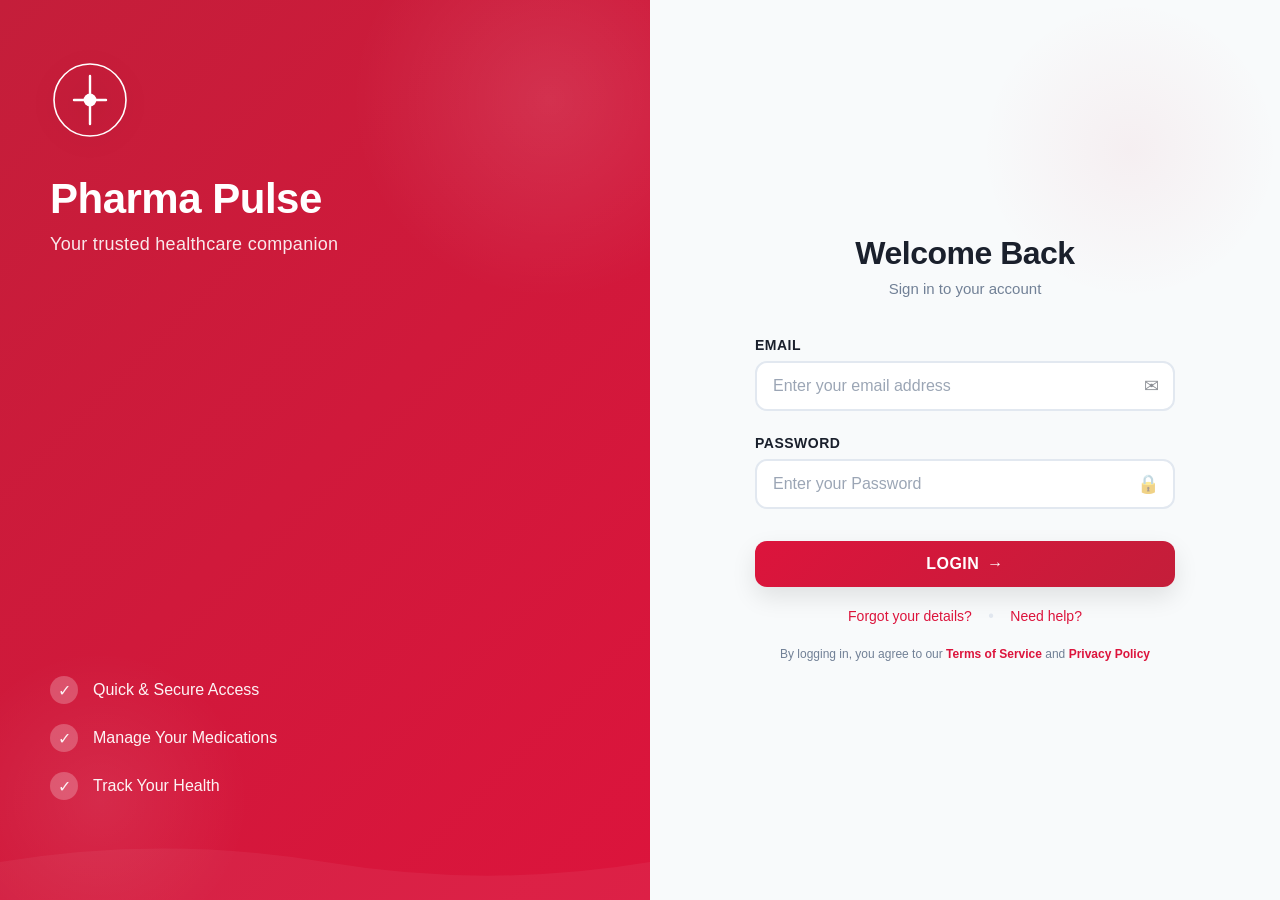
==== commit b9b8cbe7: "Frontend Fixes and .gitignore changes" ====
--- a/frontend/index.html
+++ b/frontend/index.html
@@ -23,7 +23,7 @@
                     <span class="cart-badge" id="cartBadge">0</span>
                 </a>
                 <a href="orders.html" class="nav-link">Orders</a>
-                <a href="admin.html" class="nav-link">Admin</a>
+                <a href="admin.html" class="nav-link" id = "adminLink">Admin</a>
                 <a href="profile.html" class="nav-link">Profile</a>
             </div>
         </div>
@@ -85,5 +85,6 @@
     <script src="jwt_utils.js"></script>
     <script src="api-service.js"></script>
     <script src="app.js"></script>
+    <script src="navbar.js"></script>
 </body>
 </html>
--- a/frontend/css/style.css
+++ b/frontend/css/style.css
@@ -1500,3 +1500,65 @@
         width: 100%;
     }
 }
+
+/* ==============================
+   PAGINATION (IMPROVED UI)
+   ============================== */
+
+#pagination {
+    display: flex;
+    justify-content: center;
+    align-items: center;
+    gap: 6px;
+    margin-top: var(--spacing-lg);
+    flex-wrap: wrap;
+}
+
+/* Buttons */
+#pagination button {
+    min-width: 34px;
+    height: 34px;
+    padding: 0 10px;
+    border-radius: 8px;
+    border: 1px solid var(--border-color);
+    background: var(--bg-white);
+    color: var(--text-dark);
+    font-size: 0.85rem;
+    font-weight: 500;
+    cursor: pointer;
+    transition: all 0.2s ease;
+}
+
+/* Hover */
+#pagination button:hover {
+    background: var(--primary-color);
+    color: white;
+    border-color: var(--primary-color);
+}
+
+/* Active page */
+#pagination button.active {
+    background: var(--primary-color);
+    color: white;
+    border-color: var(--primary-color);
+    font-weight: 600;
+}
+
+/* Prev/Next */
+#pagination button.nav-btn {
+    padding: 0 12px;
+    font-weight: 600;
+}
+
+/* Dots (...) */
+#pagination span {
+    padding: 0 6px;
+    font-size: 0.9rem;
+    color: var(--text-gray);
+}
+
+/* Remove ugly button outline */
+#pagination button:focus {
+    outline: none;
+    box-shadow: 0 0 0 2px rgba(230, 57, 70, 0.2);
+}
